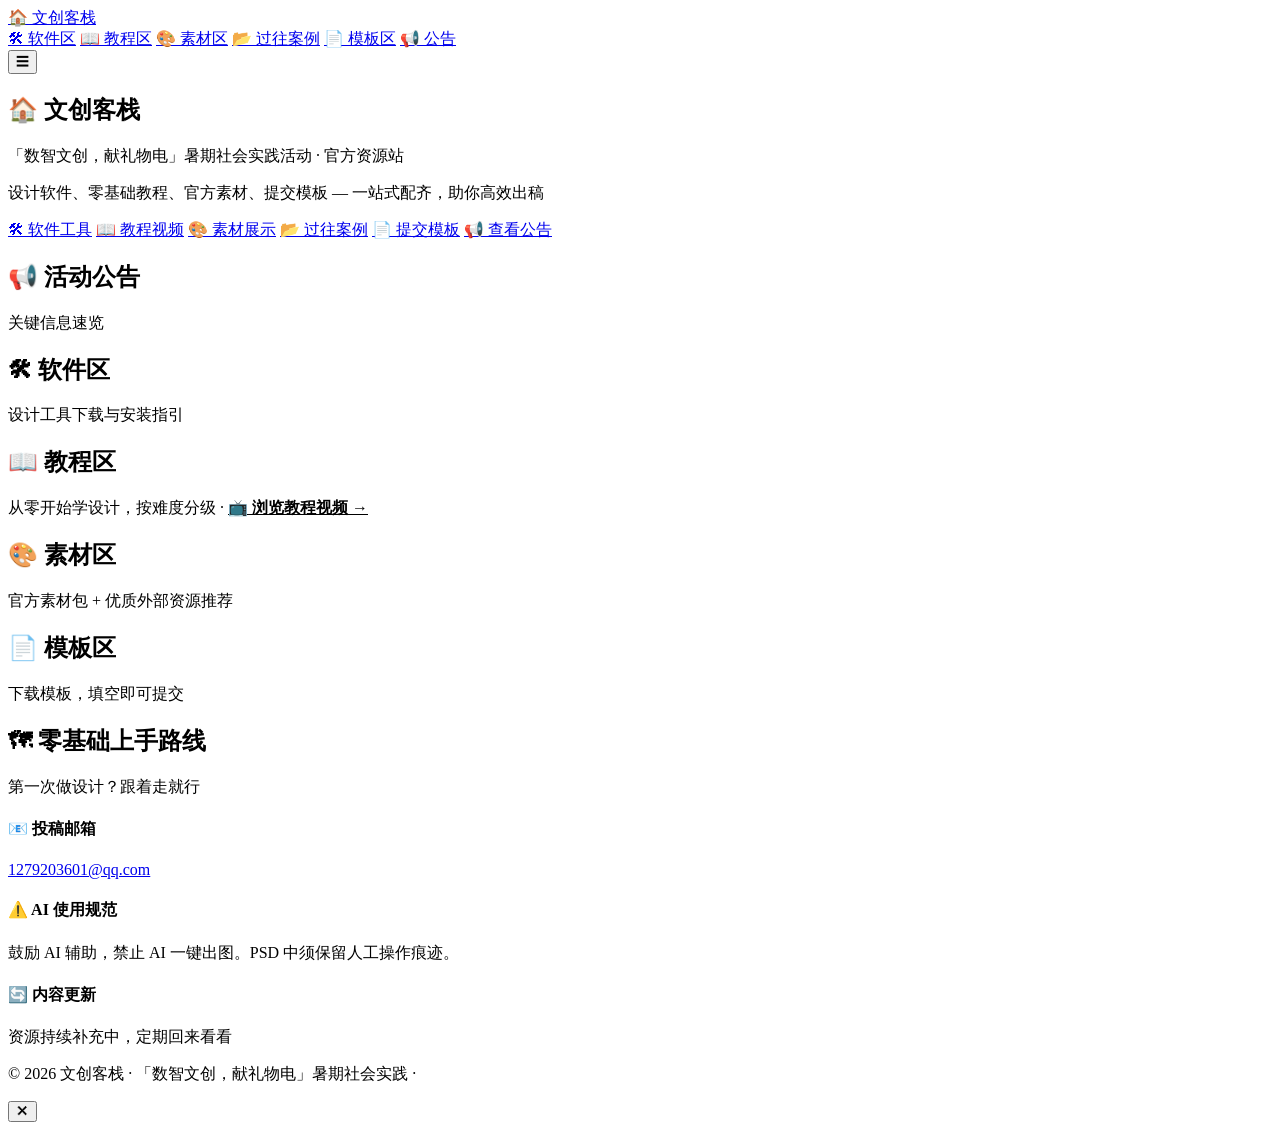
==== index.html @ da90c937 "Add index.html" ====
<!DOCTYPE html>
<html lang="zh-CN">
<head>
    <meta charset="UTF-8">
    <meta name="viewport" content="width=device-width, initial-scale=1.0">
    <title>文创客栈 — 数智文创·献礼物电</title>
    <link rel="stylesheet" href="css/style.css">
    <link rel="preload" as="image" href="images/hero-cover.webp" fetchpriority="high">
    <script>
        // 预加载封面大图，加载完成后渐入
        (function() {
            var img = new Image();
            img.onload = function() {
                document.querySelector('.hero').classList.add('loaded');
            };
            img.src = 'images/hero-cover.webp';
        })();
    </script>
</head>
<body>
    <!-- ====== 顶部导航 ====== -->
    <header class="site-header">
        <div class="header-inner">
            <a href="#home" class="logo">
                <span class="logo-icon">🏠</span>
                <span class="logo-text">文创客栈</span>
            </a>
            <nav class="main-nav" id="mainNav">
                <a href="#software" class="nav-link">🛠 软件区</a>
                <a href="#tutorials" class="nav-link">📖 教程区</a>
                <a href="#materials" class="nav-link">🎨 素材区</a>
                <a href="pages/archive.html" class="nav-link">📂 过往案例</a>
                <a href="#templates" class="nav-link">📄 模板区</a>
                <a href="#announcement" class="nav-link nav-highlight">📢 公告</a>
            </nav>
            <button class="menu-toggle" id="menuToggle" aria-label="菜单">☰</button>
        </div>
    </header>

    <!-- ====== 首屏 Hero ====== -->
    <section class="hero" id="home">
        <div class="hero-content">
            <h1 class="hero-title">
                <span class="hero-icon">🏠</span>
                文创客栈
            </h1>
            <p class="hero-subtitle">「数智文创，献礼物电」暑期社会实践活动 · 官方资源站</p>
            <p class="hero-desc">设计软件、零基础教程、官方素材、提交模板 — 一站式配齐，助你高效出稿</p>
            <div class="hero-actions">
                <a href="#software" class="btn btn-primary">🛠 软件工具</a>
                <a href="pages/tutorials.html" class="btn btn-primary">📖 教程视频</a>
                <a href="pages/materials.html" class="btn btn-primary">🎨 素材展示</a>
                <a href="pages/archive.html" class="btn btn-primary">📂 过往案例</a>
                <a href="#templates" class="btn btn-primary">📄 提交模板</a>
                <a href="#announcement" class="btn btn-outline">📢 查看公告</a>
            </div>
        </div>
    </section>

    <!-- ====== 公告区 ====== -->
    <section class="section" id="announcement">
        <div class="section-header">
            <h2 class="section-title">📢 活动公告</h2>
            <p class="section-desc">关键信息速览</p>
        </div>
        <div class="announcement-grid" id="announcementGrid">
            <!-- JS 动态渲染 -->
        </div>
    </section>

    <!-- ====== 软件区 ====== -->
    <section class="section section-alt" id="software">
        <div class="section-header">
            <h2 class="section-title">🛠 软件区</h2>
            <p class="section-desc">设计工具下载与安装指引</p>
        </div>
        <div class="cards-grid" id="softwareGrid">
            <!-- JS 动态渲染 -->
        </div>
    </section>

    <!-- ====== 教程区 ====== -->
    <section class="section" id="tutorials">
        <div class="section-header">
            <h2 class="section-title">📖 教程区</h2>
            <p class="section-desc">从零开始学设计，按难度分级 · <a href="pages/tutorials.html" style="color:var(--red);font-weight:600;">📺 浏览教程视频 →</a></p>
        </div>
        <div class="cards-grid" id="tutorialsGrid">
            <!-- JS 动态渲染 -->
        </div>
    </section>

    <!-- ====== 素材区 ====== -->
    <section class="section section-alt" id="materials">
        <div class="section-header">
            <h2 class="section-title">🎨 素材区</h2>
            <p class="section-desc">官方素材包 + 优质外部资源推荐</p>
        </div>
        <div class="cards-grid" id="materialsGrid">
            <!-- JS 动态渲染 -->
        </div>
    </section>

    <!-- ====== 模板区 ====== -->
    <section class="section" id="templates">
        <div class="section-header">
            <h2 class="section-title">📄 模板区</h2>
            <p class="section-desc">下载模板，填空即可提交</p>
        </div>
        <div class="cards-grid" id="templatesGrid">
            <!-- JS 动态渲染 -->
        </div>
    </section>

    <!-- ====== 零基础上手路线 ====== -->
    <section class="section section-alt" id="roadmap">
        <div class="section-header">
            <h2 class="section-title">🗺 零基础上手路线</h2>
            <p class="section-desc">第一次做设计？跟着走就行</p>
        </div>
        <div class="roadmap" id="roadmapSteps">
            <!-- JS 动态渲染 -->
        </div>
    </section>

    <!-- ====== 页脚 ====== -->
    <footer class="site-footer">
        <div class="footer-inner">
            <div class="footer-col">
                <h4>📧 投稿邮箱</h4>
                <p><a href="mailto:1279203601@qq.com">1279203601@qq.com</a></p>
            </div>
            <div class="footer-col">
                <h4>⚠️ AI 使用规范</h4>
                <p>鼓励 AI 辅助，禁止 AI 一键出图。PSD 中须保留人工操作痕迹。</p>
            </div>
            <div class="footer-col">
                <h4>🔄 内容更新</h4>
                <p>资源持续补充中，定期回来看看</p>
            </div>
        </div>
        <div class="footer-bottom">
            <p>© 2026 文创客栈 · 「数智文创，献礼物电」暑期社会实践 · <a href="admin.html" style="color:rgba(255,255,255,0.4);">管理</a></p>
        </div>
    </footer>

    <!-- 卡片详情弹窗 -->
    <div class="modal-overlay" id="modalOverlay">
        <div class="modal-card" id="modalCard">
            <button class="modal-close" id="modalClose">✕</button>
            <div class="modal-content" id="modalContent">
                <!-- JS 动态填充 -->
            </div>
        </div>
    </div>

    <script src="js/main.js"></script>
</body>
</html>
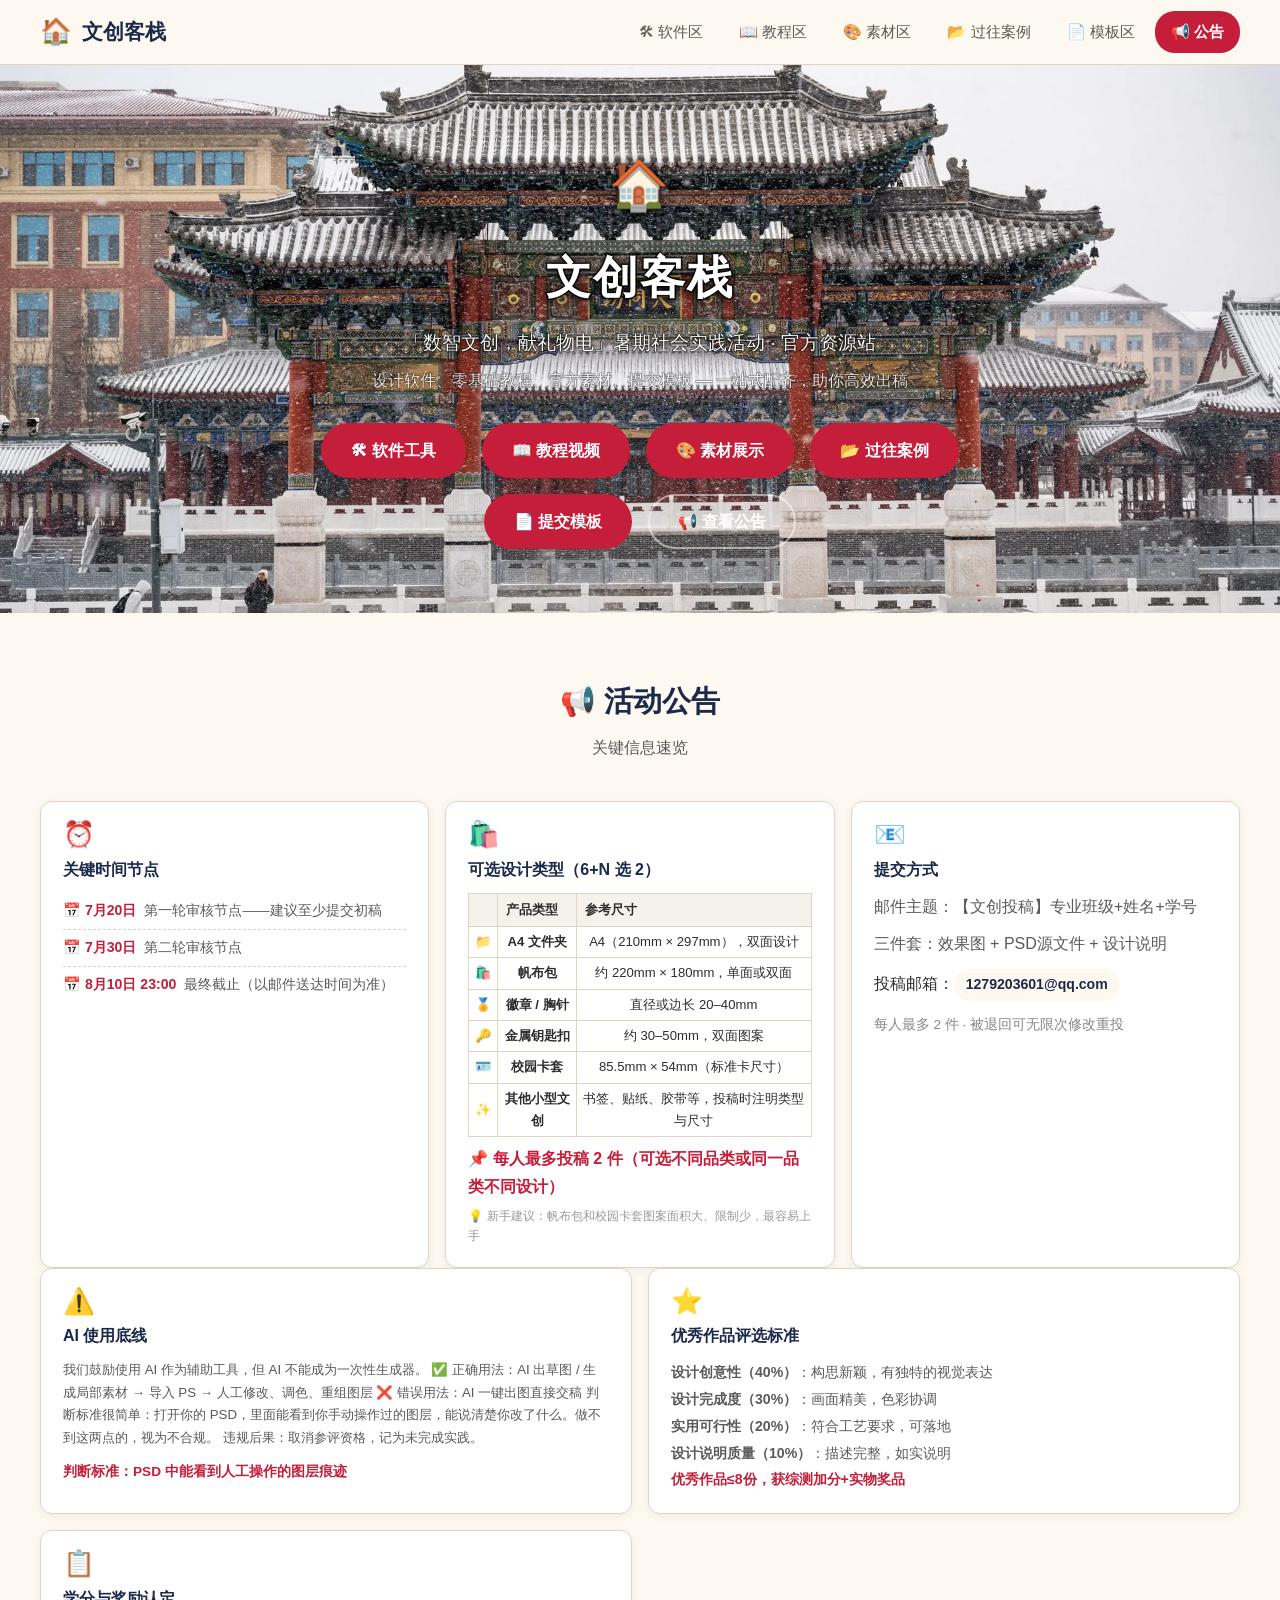
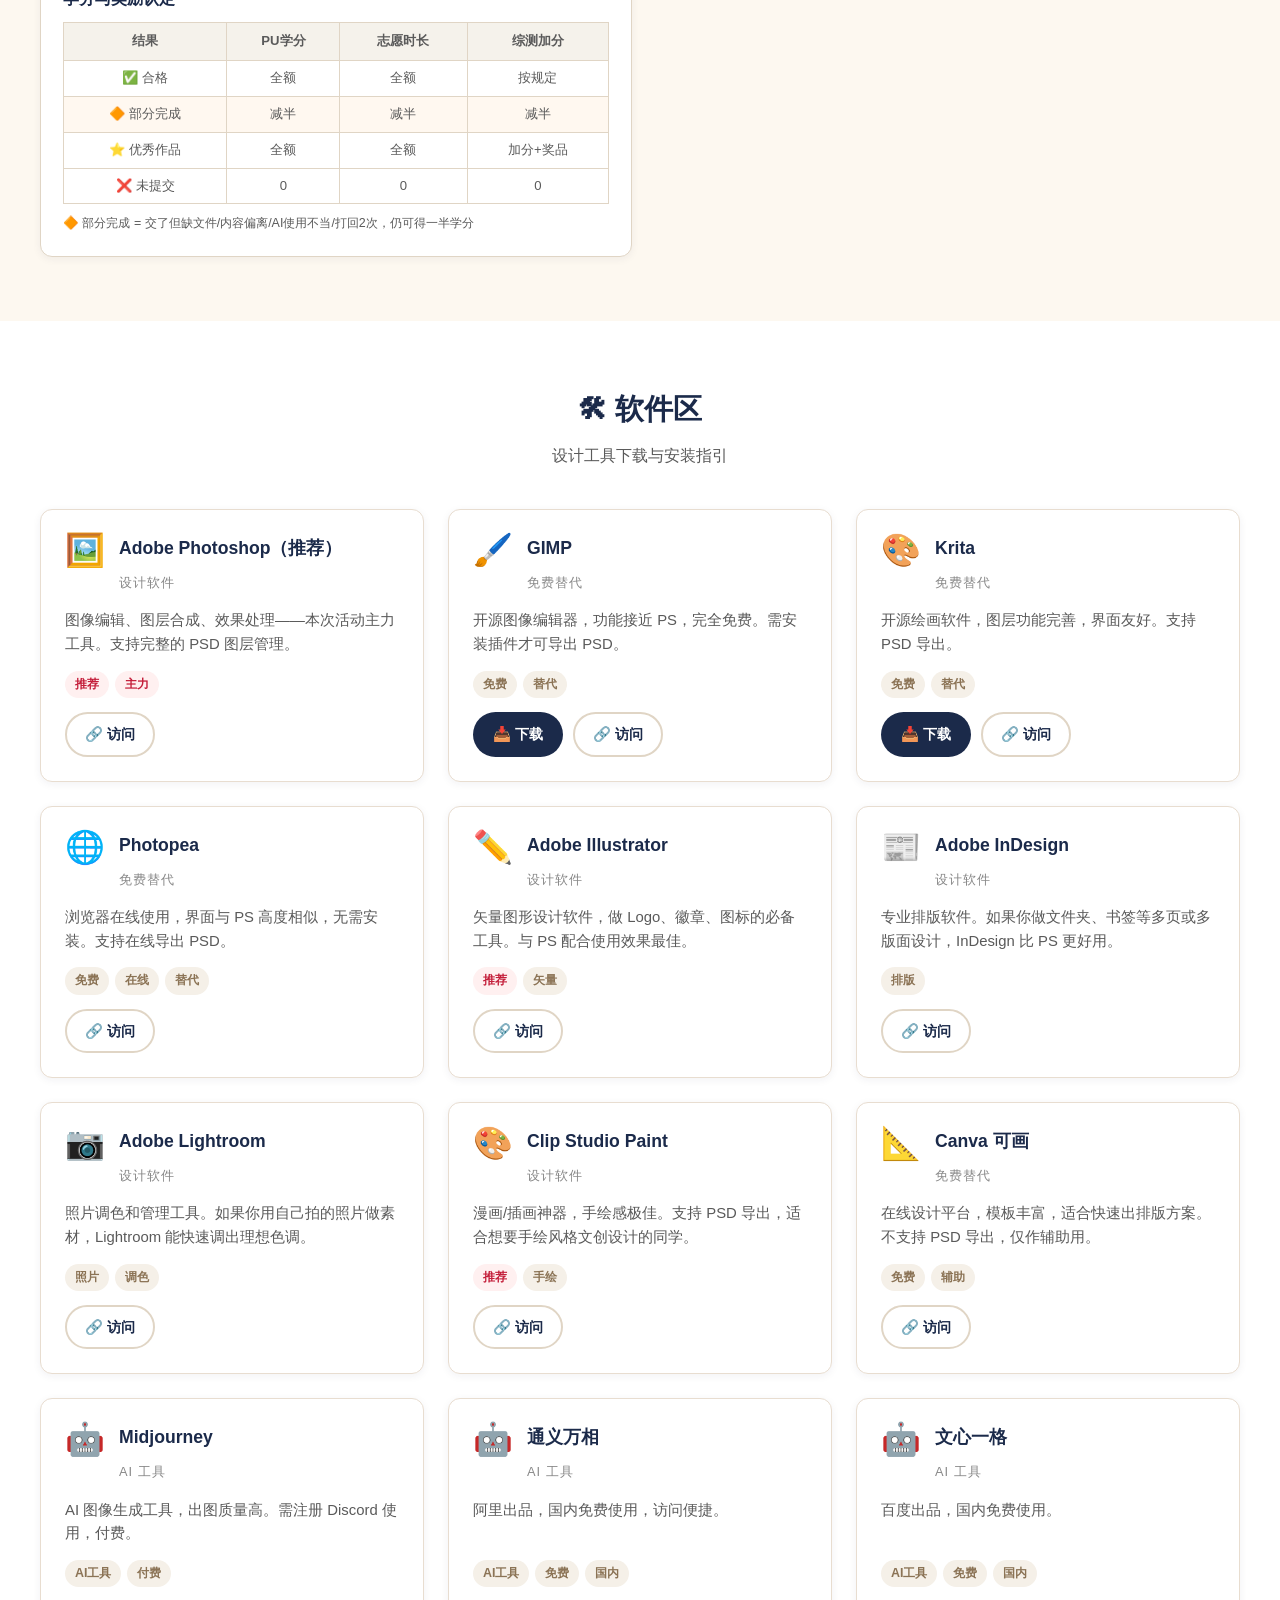
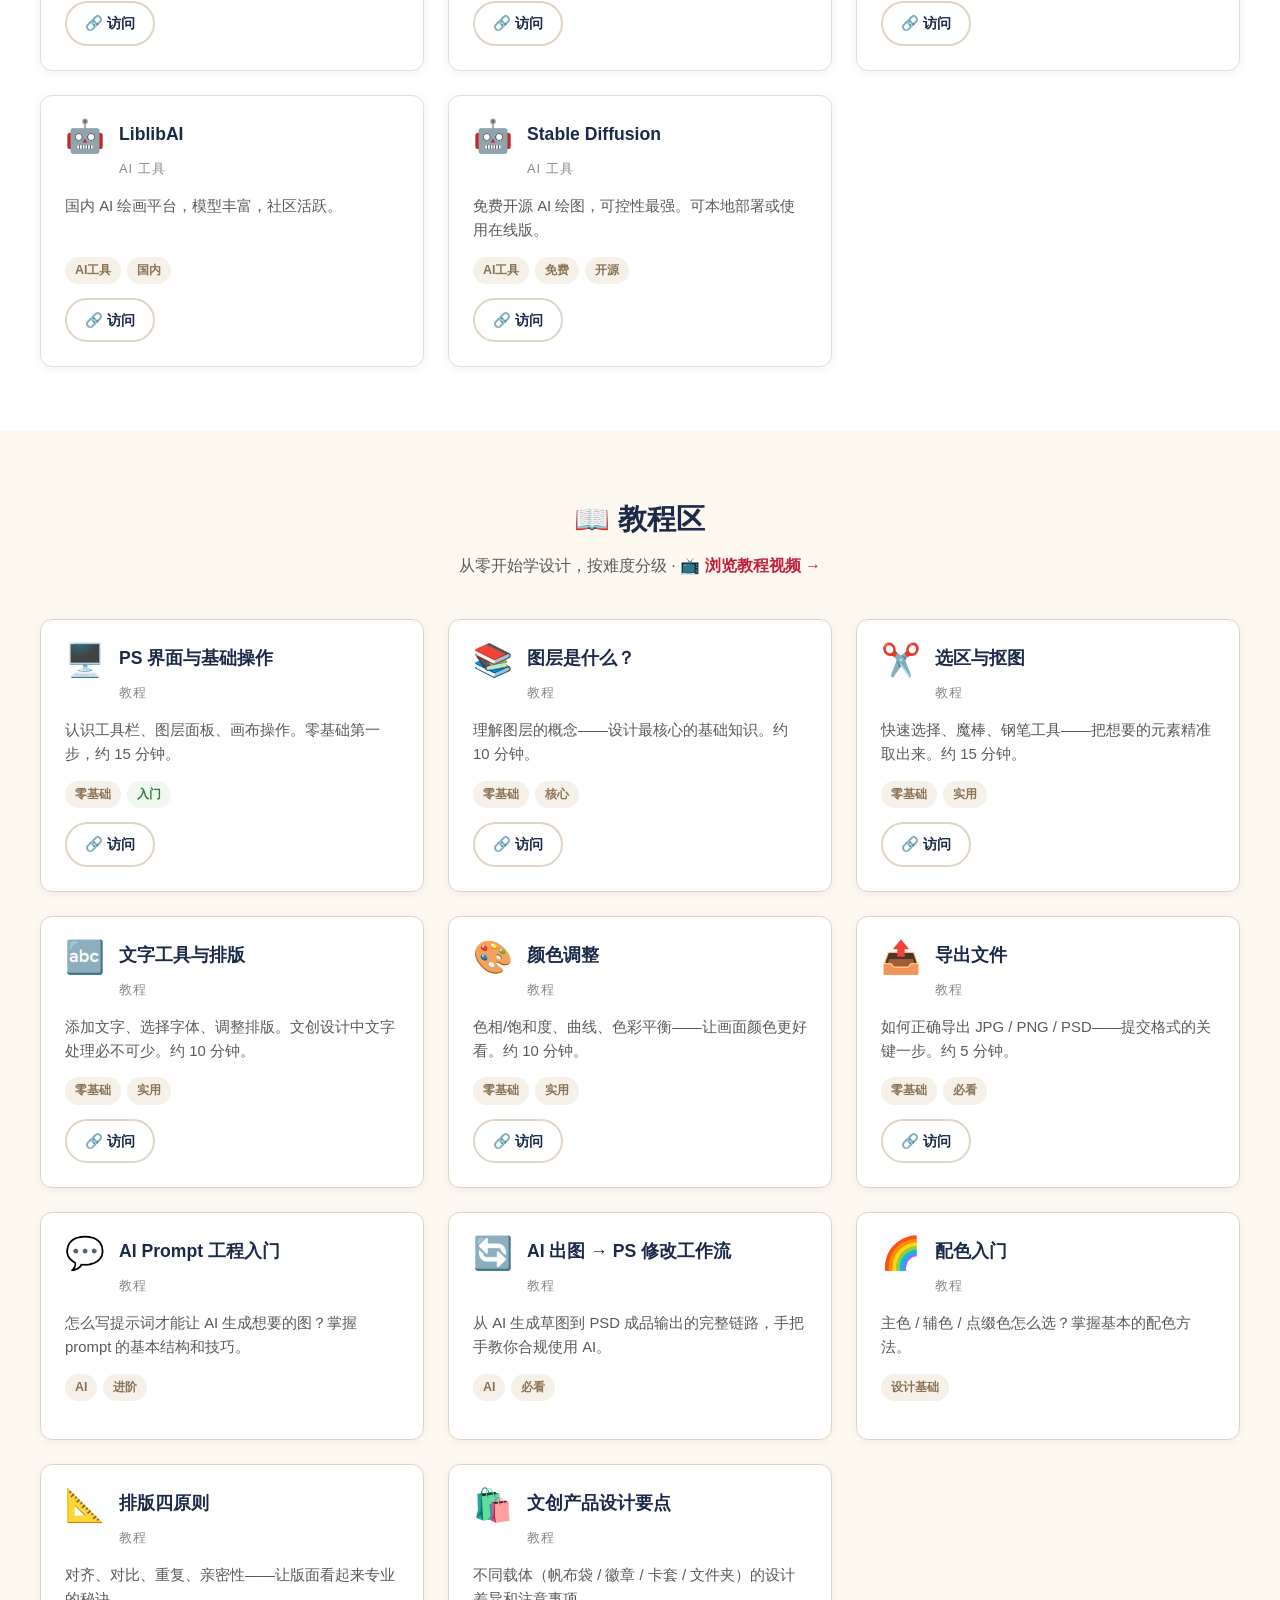
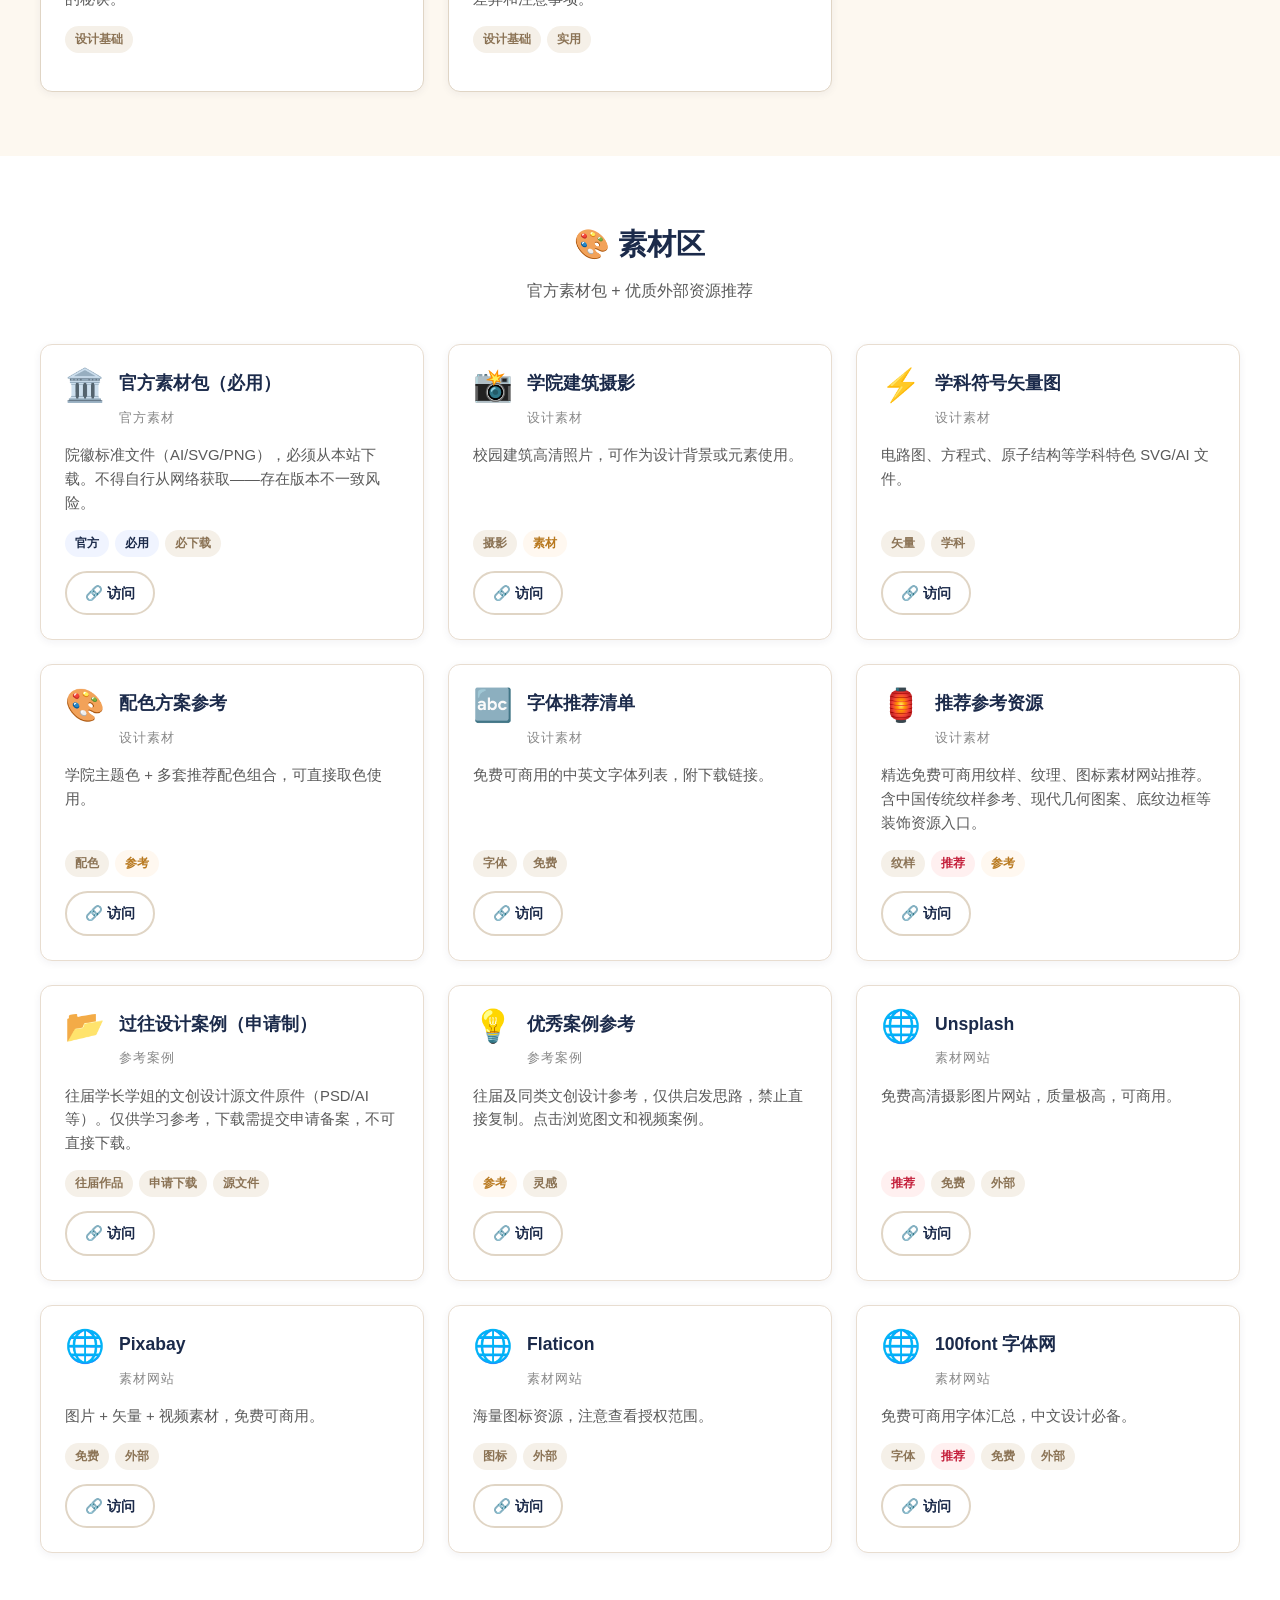
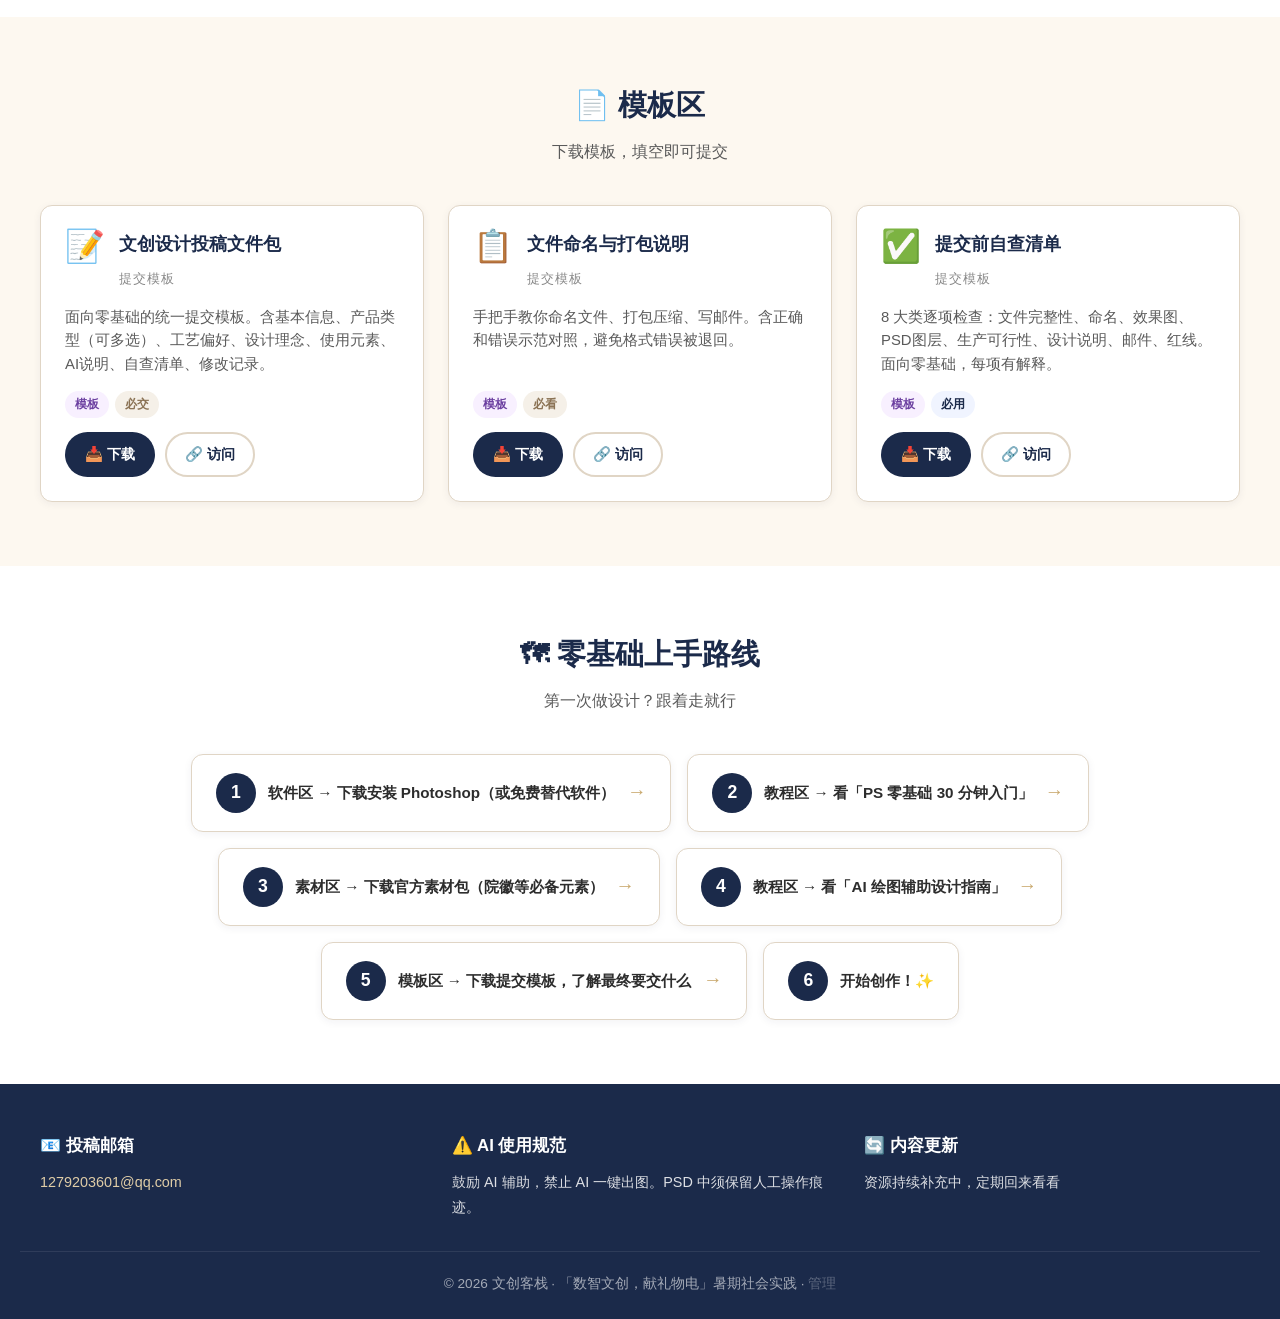
==== commit 376f734b: "Quick deploy: core fixes (CSS title, JS no-override, JSON complete)" ====
--- a/index.html
+++ b/index.html
@@ -4,7 +4,7 @@
     <meta charset="UTF-8">
     <meta name="viewport" content="width=device-width, initial-scale=1.0">
     <title>文创客栈 — 数智文创·献礼物电</title>
-    <link rel="stylesheet" href="css/style.css">
+    <link rel="stylesheet" href="css/style.css?v=20260719">
     <link rel="preload" as="image" href="images/hero-cover.webp" fetchpriority="high">
     <script>
         // 预加载封面大图，加载完成后渐入
@@ -154,6 +154,6 @@
         </div>
     </div>
 
-    <script src="js/main.js"></script>
+    <script src="js/main.js?v=20260719"></script>
 </body>
 </html>
--- a/css/style.css
+++ b/css/style.css
@@ -0,0 +1,416 @@
+/* ============================================
+   文创客栈 · 主样式表
+   主题色：藏蓝 #1B2A4A  /  朱红 #C41E3A  /  米白 #FDF8F0
+   ============================================ */
+
+/* ----- 全局重置 & 基础 ----- */
+*, *::before, *::after { box-sizing: border-box; margin: 0; padding: 0; }
+
+:root {
+    --blue: #1B2A4A;
+    --blue-light: #2C4270;
+    --red: #C41E3A;
+    --red-light: #E8475D;
+    --cream: #FDF8F0;
+    --cream-dark: #F0E6D8;
+    --gold: #C9A96E;
+    --gold-light: #E0CDA7;
+    --text: #2D2D2D;
+    --text-secondary: #5A5A5A;
+    --text-muted: #888;
+    --white: #FFFFFF;
+    --border: #E0D5C5;
+    --shadow-sm: 0 2px 8px rgba(27, 42, 74, 0.06);
+    --shadow-md: 0 4px 20px rgba(27, 42, 74, 0.10);
+    --shadow-lg: 0 8px 36px rgba(27, 42, 74, 0.14);
+    --radius: 12px;
+    --radius-sm: 8px;
+    --transition: 0.25s ease;
+    --max-width: 1200px;
+}
+
+html { scroll-behavior: smooth; font-size: 16px; }
+
+body {
+    font-family: -apple-system, BlinkMacSystemFont, "Segoe UI", "PingFang SC",
+                 "Hiragino Sans GB", "Microsoft YaHei", "Noto Sans SC", sans-serif;
+    color: var(--text);
+    background: var(--cream);
+    line-height: 1.7;
+    -webkit-font-smoothing: antialiased;
+    /* 移动端触摸优化：消除 300ms 延迟，防止双击缩放 */
+    touch-action: manipulation;
+}
+
+a { color: var(--blue); text-decoration: none; transition: color var(--transition); }
+a:hover { color: var(--red); }
+/* 移动端：确保链接和按钮可触摸 */
+a, button, .card, .nav-link, .roadmap-step { touch-action: manipulation; }
+
+img { max-width: 100%; height: auto; display: block; }
+
+/* ----- 顶部导航 ----- */
+.site-header {
+    position: sticky; top: 0; z-index: 1000;
+    background: rgba(253, 248, 240, 0.92);
+    backdrop-filter: blur(12px);
+    -webkit-backdrop-filter: blur(12px);
+    border-bottom: 1px solid var(--border);
+    padding: 0 20px;
+    /* iOS Safari 兼容：确保 sticky + backdrop-filter 正常渲染 */
+    -webkit-transform: translateZ(0);
+    transform: translateZ(0);
+}
+
+.header-inner {
+    max-width: var(--max-width); margin: 0 auto;
+    display: flex; align-items: center; justify-content: space-between;
+    height: 64px;
+}
+
+.logo {
+    display: flex; align-items: center; gap: 10px;
+    font-size: 1.3rem; font-weight: 700; color: var(--blue);
+    text-decoration: none;
+}
+.logo-icon { font-size: 1.6rem; }
+.logo:hover { color: var(--red); }
+
+.main-nav { display: flex; gap: 4px; }
+.nav-link {
+    padding: 8px 16px; border-radius: 20px;
+    font-size: 0.95rem; font-weight: 500;
+    color: var(--text-secondary); transition: all var(--transition);
+}
+.nav-link:hover { background: var(--cream-dark); color: var(--blue); }
+.nav-highlight {
+    background: var(--red); color: #fff !important; font-weight: 600;
+}
+.nav-highlight:hover { background: var(--red-light); }
+
+.menu-toggle {
+    display: none;
+    background: none; border: 1px solid var(--border);
+    font-size: 1.4rem; padding: 6px 12px; border-radius: var(--radius-sm);
+    cursor: pointer; color: var(--text);
+}
+
+/* ----- Hero ----- */
+.hero {
+    padding: 80px 20px 64px;
+    text-align: center;
+    background: #1B2A4A url('[data-uri]') center/cover no-repeat;
+    color: var(--white);
+    position: relative;
+    overflow: hidden;
+}
+.hero::before {
+    content: '';
+    position: absolute; top: 0; left: 0; width: 100%; height: 100%;
+    background: rgba(27, 42, 74, 0.55);
+    z-index: 0;
+}
+.hero::after {
+    content: '';
+    position: absolute; top: 0; left: 0; width: 100%; height: 100%;
+    background: url('../images/hero-cover.webp') center/cover no-repeat;
+    opacity: 0;
+    transition: opacity 0.6s ease;
+    z-index: 0;
+}
+.hero.loaded::after {
+    opacity: 1;
+}
+
+.hero-content { position: relative; z-index: 1; max-width: 700px; margin: 0 auto; }
+.hero-icon { font-size: 3rem; display: block; margin-bottom: 12px; }
+.hero-title {
+    font-size: 2.8rem; font-weight: 800; margin-bottom: 12px; letter-spacing: 2px;
+    -webkit-text-stroke: 3px rgba(0,0,0,0.7); text-stroke: 3px rgba(0,0,0,0.7);
+    text-shadow:
+        0 0 8px rgba(0,0,0,0.5),
+        0 2px 4px rgba(0,0,0,0.45),
+        0 4px 12px rgba(0,0,0,0.35),
+        0 8px 20px rgba(0,0,0,0.25);
+    paint-order: stroke fill;
+}
+.hero-subtitle {
+    font-size: 1.2rem; opacity: 0.95; margin-bottom: 8px;
+    -webkit-text-stroke: 1.5px rgba(0,0,0,0.6); text-stroke: 1.5px rgba(0,0,0,0.6);
+    text-shadow:
+        0 0 5px rgba(0,0,0,0.4),
+        0 2px 6px rgba(0,0,0,0.3),
+        0 4px 10px rgba(0,0,0,0.2);
+    paint-order: stroke fill;
+}
+.hero-desc {
+    font-size: 1rem; opacity: 0.85; margin-bottom: 28px;
+    -webkit-text-stroke: 1.2px rgba(0,0,0,0.5); text-stroke: 1.2px rgba(0,0,0,0.5);
+    text-shadow:
+        0 0 3px rgba(0,0,0,0.35),
+        0 2px 5px rgba(0,0,0,0.25);
+    paint-order: stroke fill;
+}
+
+.hero-actions { display: flex; gap: 16px; justify-content: center; flex-wrap: wrap; }
+
+/* ----- 按钮 ----- */
+.btn {
+    display: inline-block; padding: 12px 28px; border-radius: 28px;
+    font-size: 1rem; font-weight: 600; cursor: pointer;
+    transition: all var(--transition); text-align: center;
+    border: 2px solid transparent;
+}
+.btn-primary {
+    background: var(--red); color: #fff;
+}
+.btn-primary:hover { background: var(--red-light); color: #fff; transform: translateY(-2px); }
+.btn-outline {
+    background: transparent; color: #fff; border-color: rgba(255,255,255,0.5);
+}
+.btn-outline:hover { background: rgba(255,255,255,0.12); color: #fff; border-color: #fff; }
+.btn-sm { padding: 8px 18px; font-size: 0.9rem; }
+.btn-download {
+    background: var(--blue); color: #fff;
+}
+.btn-download:hover { background: var(--blue-light); color: #fff; transform: translateY(-1px); }
+.btn-external {
+    background: var(--white); color: var(--blue); border-color: var(--border);
+}
+.btn-external:hover { border-color: var(--blue); color: var(--blue); }
+
+/* ----- 通用区块 ----- */
+.section { padding: 64px 20px; }
+.section-alt { background: var(--white); }
+.section-header { text-align: center; margin-bottom: 40px; }
+.section-title { font-size: 1.8rem; font-weight: 700; color: var(--blue); margin-bottom: 8px; }
+.section-desc { font-size: 1rem; color: var(--text-secondary); }
+
+/* ----- 公告网格 ----- */
+.announcement-grid {
+    display: grid;
+    grid-template-columns: repeat(3, 1fr);
+    gap: 16px;
+    max-width: var(--max-width); margin: 0 auto;
+}
+.announcement-grid.spread { grid-template-columns: repeat(2, 1fr); }
+
+.announce-card {
+    background: var(--white);
+    border: 1px solid var(--border);
+    border-radius: var(--radius);
+    padding: 20px 22px;
+    box-shadow: var(--shadow-sm);
+    transition: transform var(--transition);
+    display: flex; flex-direction: column;
+}
+.announce-card:hover { transform: translateY(-2px); }
+.announce-card .card-icon { font-size: 1.6rem; margin-bottom: 8px; }
+.announce-card h3 { font-size: 1rem; font-weight: 700; color: var(--blue); margin-bottom: 10px; }
+.announce-card .deadline-list { list-style: none; }
+.announce-card .deadline-list li {
+    padding: 6px 0; border-bottom: 1px dashed var(--border);
+    display: flex; gap: 8px; align-items: baseline; flex-wrap: wrap;
+}
+.announce-card .deadline-list li:last-child { border-bottom: none; }
+.deadline-date {
+    font-weight: 700; color: var(--red); font-size: 0.88rem; white-space: nowrap;
+}
+.deadline-event { color: var(--text-secondary); font-size: 0.85rem; }
+.announce-card .email-display {
+    display: inline-block; background: var(--cream);
+    padding: 4px 12px; border-radius: 16px;
+    font-weight: 600; color: var(--blue); font-size: 0.88rem; margin-top: 4px;
+}
+.announce-card .policy-text {
+    font-size: 0.83rem; color: var(--text-secondary); line-height: 1.7;
+}
+.announce-card table { width: 100%; border-collapse: collapse; font-size: 0.8rem; }
+.announce-card table th { background: #F5F2EB; padding: 5px 6px; border: 1px solid #E0D5C5; font-weight: 700; text-align: center; }
+.announce-card table td { padding: 4px 6px; border: 1px solid #E0D5C5; text-align: center; }
+.announce-card .note { font-size: 0.75rem; color: #999; margin-top: 6px; }
+
+/* ----- 卡片网格 ----- */
+.cards-grid {
+    display: grid;
+    grid-template-columns: repeat(auto-fill, minmax(300px, 1fr));
+    gap: 24px;
+    max-width: var(--max-width); margin: 0 auto;
+}
+
+/* ----- 卡片 ----- */
+.card {
+    background: var(--white);
+    border: 1px solid var(--border);
+    border-radius: var(--radius);
+    padding: 24px;
+    box-shadow: var(--shadow-sm);
+    transition: all var(--transition);
+    display: flex; flex-direction: column;
+    cursor: pointer;
+}
+.section-alt .card { border-color: #E8DDD0; }
+
+.card:hover {
+    transform: translateY(-4px);
+    box-shadow: var(--shadow-md);
+    border-color: var(--gold);
+}
+
+.card-header {
+    display: flex; align-items: flex-start; gap: 14px;
+    margin-bottom: 14px;
+}
+.card-icon { font-size: 2rem; flex-shrink: 0; line-height: 1; }
+.card-title-area { flex: 1; }
+.card-title { font-size: 1.1rem; font-weight: 700; color: var(--blue); margin-bottom: 4px; }
+.card-type { font-size: 0.8rem; color: var(--text-muted); text-transform: uppercase; letter-spacing: 1px; }
+
+.card-desc { font-size: 0.93rem; color: var(--text-secondary); margin-bottom: 14px; line-height: 1.6; flex: 1; }
+
+.card-tags { display: flex; flex-wrap: wrap; gap: 6px; margin-bottom: 14px; }
+.tag {
+    padding: 3px 10px; border-radius: 14px;
+    font-size: 0.78rem; font-weight: 600;
+}
+.tag-recommend { background: #FFF0F0; color: var(--red); }
+.tag-official { background: #F0F4FF; color: var(--blue); }
+.tag-tool { background: #F5F0E8; color: #8B7355; }
+.tag-tutorial { background: #F0F8F0; color: #2D7A3A; }
+.tag-material { background: #FFF8F0; color: #B8781E; }
+.tag-template { background: #F8F0FF; color: #6B3FA0; }
+
+.card-actions { display: flex; gap: 10px; flex-wrap: wrap; margin-top: auto; }
+
+.card-details {
+    margin-top: 14px; padding-top: 14px;
+    border-top: 1px solid var(--border);
+    font-size: 0.88rem; color: var(--text-secondary);
+    line-height: 1.7;
+    display: none;
+}
+.card-details.show { display: block; }
+.card-details ul { padding-left: 18px; }
+.card-details li { margin-bottom: 4px; }
+
+/* ----- 路线图 ----- */
+.roadmap {
+    display: flex; flex-wrap: wrap; justify-content: center;
+    gap: 16px;
+    max-width: var(--max-width); margin: 0 auto;
+}
+.roadmap-step {
+    display: flex; align-items: center; gap: 12px;
+    background: var(--white);
+    border: 1px solid var(--border);
+    border-radius: var(--radius);
+    padding: 18px 24px;
+    box-shadow: var(--shadow-sm);
+    transition: transform var(--transition);
+    min-width: 160px;
+}
+.roadmap-step:hover { transform: translateY(-3px); }
+.roadmap-step .step-num {
+    width: 40px; height: 40px;
+    background: var(--blue); color: #fff;
+    border-radius: 50%;
+    display: flex; align-items: center; justify-content: center;
+    font-weight: 800; font-size: 1.1rem;
+    flex-shrink: 0;
+}
+.roadmap-step .step-arrow { color: var(--gold); font-size: 1.2rem; font-weight: bold; }
+.roadmap-step .step-text { font-weight: 600; font-size: 0.95rem; color: var(--text); }
+
+/* ----- 模态弹窗 ----- */
+.modal-overlay {
+    display: none; position: fixed;
+    top: 0; left: 0; width: 100%; height: 100%;
+    background: rgba(27, 42, 74, 0.6);
+    backdrop-filter: blur(4px);
+    z-index: 2000;
+    align-items: center; justify-content: center;
+    padding: 20px;
+}
+.modal-overlay.show { display: flex; }
+
+.modal-card {
+    background: var(--white);
+    border-radius: var(--radius);
+    max-width: 620px; width: 100%; max-height: 85vh;
+    overflow-y: auto;
+    box-shadow: var(--shadow-lg);
+    position: relative;
+    padding: 36px 32px;
+}
+.modal-close {
+    position: absolute; top: 12px; right: 16px;
+    background: none; border: none;
+    font-size: 1.4rem; cursor: pointer;
+    color: var(--text-muted); padding: 4px 8px;
+    border-radius: 4px; transition: all var(--transition);
+}
+.modal-close:hover { color: var(--red); background: #FEF0F0; }
+
+.modal-content h3 { font-size: 1.4rem; color: var(--blue); margin-bottom: 8px; }
+.modal-content .modal-type { color: var(--text-muted); font-size: 0.85rem; margin-bottom: 16px; }
+.modal-content .modal-desc { color: var(--text-secondary); margin-bottom: 20px; line-height: 1.8; }
+.modal-content .modal-details { margin-bottom: 20px; }
+.modal-content .modal-details h4 {
+    font-size: 1rem; color: var(--blue); margin-bottom: 8px;
+    padding-bottom: 6px; border-bottom: 1px solid var(--border);
+}
+.modal-content .modal-details ul, .modal-content .modal-details ol {
+    padding-left: 20px; color: var(--text-secondary); line-height: 1.9;
+}
+.modal-actions { display: flex; gap: 12px; flex-wrap: wrap; margin-top: 20px; }
+
+/* ----- 页脚 ----- */
+.site-footer {
+    background: var(--blue); color: rgba(255,255,255,0.85);
+    padding: 48px 20px 24px;
+}
+.footer-inner {
+    max-width: var(--max-width); margin: 0 auto;
+    display: grid;
+    grid-template-columns: repeat(auto-fit, minmax(240px, 1fr));
+    gap: 36px;
+    margin-bottom: 32px;
+}
+.footer-col h4 { font-size: 1.05rem; margin-bottom: 10px; color: #fff; }
+.footer-col p { font-size: 0.9rem; line-height: 1.7; }
+.footer-col a { color: var(--gold-light); }
+.footer-col a:hover { color: #fff; }
+.footer-bottom {
+    text-align: center;
+    padding-top: 20px; border-top: 1px solid rgba(255,255,255,0.12);
+    font-size: 0.85rem; opacity: 0.7;
+}
+
+/* ----- 响应式 ----- */
+@media (max-width: 768px) {
+    .hero { padding: 56px 20px 48px; }
+    .hero-title { font-size: 2rem; }
+    .hero-subtitle { font-size: 1rem; }
+
+    .main-nav { display: none; }
+    .main-nav.open {
+        display: flex; flex-direction: column;
+        position: absolute; top: 64px; left: 0; right: 0;
+        background: var(--cream);
+        border-bottom: 1px solid var(--border);
+        padding: 12px 20px;
+        box-shadow: var(--shadow-md);
+    }
+    .main-nav.open .nav-link { padding: 12px 16px; border-radius: var(--radius-sm); }
+
+    .menu-toggle { display: block; }
+
+    .cards-grid { grid-template-columns: 1fr; }
+    .announcement-grid { grid-template-columns: 1fr; }
+    .announcement-grid.spread { grid-template-columns: 1fr; }
+
+    .section { padding: 48px 16px; }
+    .section-title { font-size: 1.5rem; }
+
+    .modal-card { padding: 24px 20px; margin: 10px; }
+}
